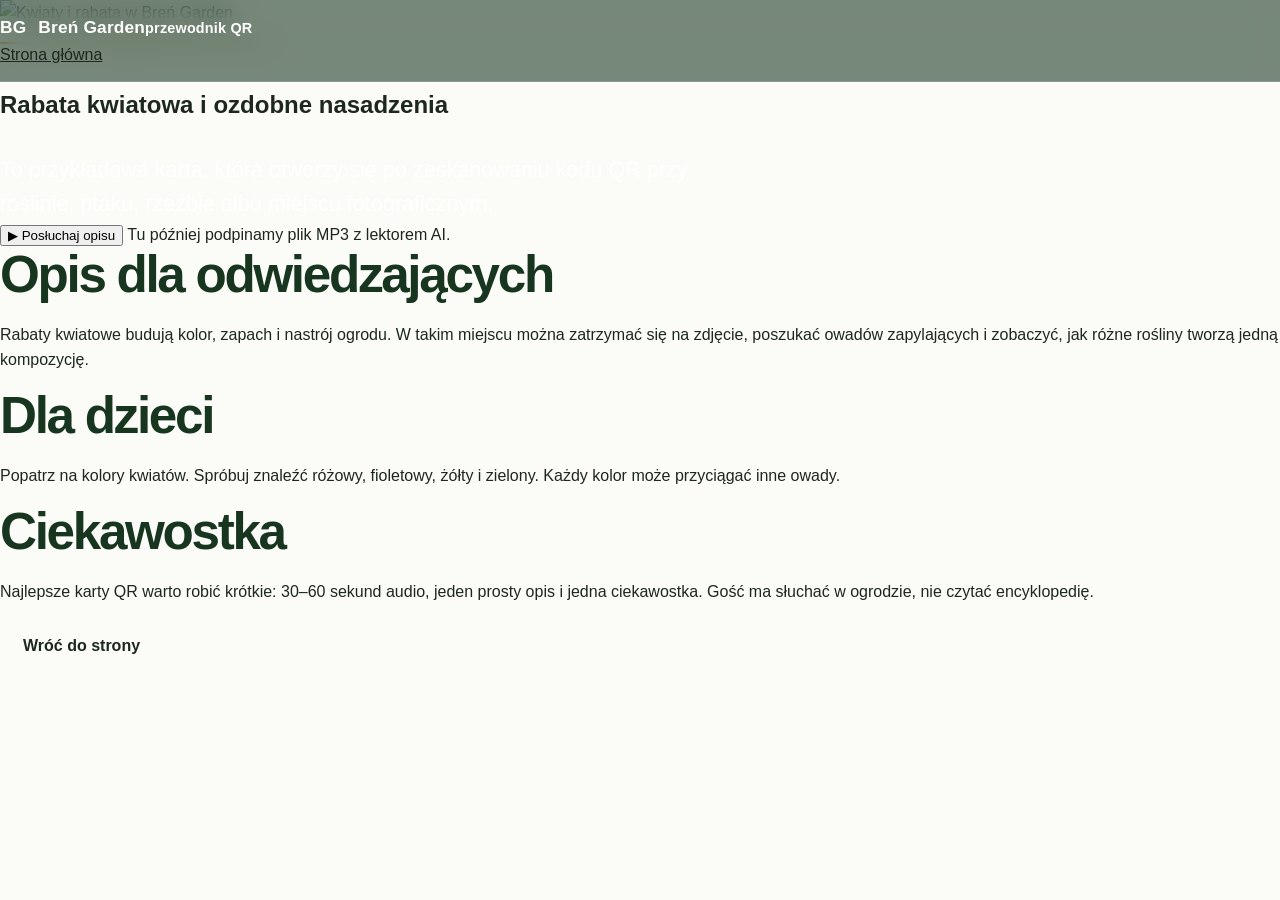
==== przewodnik-qr.html @ 9780434e "Add files via upload" ====
<!doctype html>
<html lang="pl">
<head>
  <meta charset="utf-8">
  <meta name="viewport" content="width=device-width, initial-scale=1">
  <title>Przewodnik QR — Breń Garden</title>
  <meta name="description" content="Przykład karty QR z opisem rośliny lub ptaka w Breń Garden.">
  <link rel="icon" href="assets/icons/leaf.svg" type="image/svg+xml">
  <link rel="stylesheet" href="css/style.css">
</head>
<body class="guide-body">
  <header class="site-header compact">
    <a class="brand" href="index.html"><span class="brand-mark">BG</span><span><strong>Breń Garden</strong><small>przewodnik QR</small></span></a>
    <nav class="main-nav always"><a href="index.html">Strona główna</a></nav>
  </header>
  <main class="guide-main wrap">
    <section class="guide-card">
      <img src="assets/img/kwiaty-rozowe.webp" alt="Kwiaty i rabata w Breń Garden">
      <div class="guide-content">
        <p class="section-kicker">Punkt demonstracyjny 07</p>
        <h1>Rabata kwiatowa i ozdobne nasadzenia</h1>
        <p class="lead">To przykładowa karta, która otworzy się po zeskanowaniu kodu QR przy roślinie, ptaku, rzeźbie albo miejscu fotograficznym.</p>
        <div class="audio-demo">
          <button type="button" data-fake-audio>▶ Posłuchaj opisu</button>
          <span>Tu później podpinamy plik MP3 z lektorem AI.</span>
        </div>
        <h2>Opis dla odwiedzających</h2>
        <p>Rabaty kwiatowe budują kolor, zapach i nastrój ogrodu. W takim miejscu można zatrzymać się na zdjęcie, poszukać owadów zapylających i zobaczyć, jak różne rośliny tworzą jedną kompozycję.</p>
        <h2>Dla dzieci</h2>
        <p>Popatrz na kolory kwiatów. Spróbuj znaleźć różowy, fioletowy, żółty i zielony. Każdy kolor może przyciągać inne owady.</p>
        <h2>Ciekawostka</h2>
        <p>Najlepsze karty QR warto robić krótkie: 30–60 sekund audio, jeden prosty opis i jedna ciekawostka. Gość ma słuchać w ogrodzie, nie czytać encyklopedię.</p>
        <a class="btn secondary" href="index.html#qr">Wróć do strony</a>
      </div>
    </section>
  </main>
  <script src="js/app.js"></script>
</body>
</html>
---- css/style.css ----
* {
  box-sizing: border-box;
}

:root {
  --green-900: #17351f;
  --green-800: #244d2f;
  --green-700: #35643a;
  --green-100: #eef6e9;
  --cream: #fff9ed;
  --gold: #c79d45;
  --brown: #7a5530;
  --text: #1d271f;
  --muted: #617164;
  --shadow: 0 22px 70px rgba(23, 53, 31, .18);
  --radius: 28px;
}

html {
  scroll-behavior: smooth;
}

body {
  margin: 0;
  font-family: Arial, Helvetica, sans-serif;
  color: var(--text);
  background: #fbfcf8;
  line-height: 1.6;
}

img {
  max-width: 100%;
  display: block;
}

a {
  color: inherit;
}

.container {
  width: min(1160px, calc(100% - 40px));
  margin-inline: auto;
}

.site-header {
  position: fixed;
  z-index: 50;
  top: 0;
  left: 0;
  right: 0;
  padding: 14px 0;
  background: rgba(23, 53, 31, .58);
  backdrop-filter: blur(14px);
  border-bottom: 1px solid rgba(255, 255, 255, .16);
}

.nav {
  display: flex;
  align-items: center;
  justify-content: space-between;
  gap: 22px;
}

.brand {
  display: inline-flex;
  align-items: center;
  gap: 12px;
  color: white;
  text-decoration: none;
  font-weight: 800;
  letter-spacing: .2px;
  font-size: 1.08rem;
}

.brand img {
  border-radius: 14px;
  box-shadow: 0 8px 20px rgba(0, 0, 0, .22);
}

.nav-links {
  display: flex;
  align-items: center;
  gap: 8px;
}

.nav-links a {
  color: rgba(255, 255, 255, .92);
  text-decoration: none;
  font-weight: 700;
  font-size: .95rem;
  padding: 10px 13px;
  border-radius: 999px;
}

.nav-links a:hover {
  background: rgba(255, 255, 255, .13);
}

.nav-links .nav-cta {
  background: var(--gold);
  color: #24180c;
}

.nav-toggle {
  display: none;
  border: 0;
  background: rgba(255,255,255,.13);
  color: white;
  border-radius: 12px;
  padding: 9px 12px;
  font-size: 1.3rem;
}

.hero {
  position: relative;
  min-height: 760px;
  display: grid;
  place-items: center;
  overflow: hidden;
  color: white;
}

.hero-bg {
  position: absolute;
  inset: 0;
  background-image: url("../assets/img/hero.webp");
  background-size: cover;
  background-position: center;
  transform: scale(1.02);
}

.hero-overlay {
  position: absolute;
  inset: 0;
  background:
    radial-gradient(circle at 72% 25%, rgba(199,157,69,.26), transparent 28%),
    linear-gradient(90deg, rgba(13,36,20,.88) 0%, rgba(13,36,20,.67) 44%, rgba(13,36,20,.25) 100%),
    linear-gradient(0deg, rgba(13,36,20,.55), rgba(13,36,20,.15));
}

.hero-content {
  position: relative;
  padding-top: 90px;
}

.eyebrow,
.section-kicker {
  display: inline-flex;
  align-items: center;
  gap: 8px;
  margin: 0 0 14px;
  color: var(--gold);
  font-weight: 900;
  text-transform: uppercase;
  letter-spacing: .14em;
  font-size: .78rem;
}

.eyebrow::before,
.section-kicker::before {
  content: "";
  width: 34px;
  height: 2px;
  border-radius: 99px;
  background: currentColor;
}

.hero h1 {
  max-width: 850px;
  margin: 0;
  font-size: clamp(2.8rem, 7vw, 6.8rem);
  line-height: .93;
  letter-spacing: -0.06em;
}

.lead {
  max-width: 760px;
  margin: 28px 0 0;
  color: rgba(255, 255, 255, .9);
  font-size: clamp(1.06rem, 2vw, 1.35rem);
}

.hero-actions,
.contact-actions {
  display: flex;
  flex-wrap: wrap;
  gap: 14px;
  margin-top: 32px;
}

.btn {
  display: inline-flex;
  align-items: center;
  justify-content: center;
  min-height: 50px;
  padding: 0 22px;
  border-radius: 999px;
  text-decoration: none;
  font-weight: 900;
  border: 1px solid transparent;
  transition: transform .18s ease, box-shadow .18s ease, background .18s ease;
}

.btn:hover {
  transform: translateY(-2px);
}

.btn-primary {
  background: var(--gold);
  color: #25180b;
  box-shadow: 0 14px 35px rgba(199, 157, 69, .28);
}

.btn-secondary {
  background: rgba(255, 255, 255, .14);
  color: white;
  border-color: rgba(255, 255, 255, .34);
}

.intro,
.offer,
.gallery,
.contact {
  padding: 88px 0;
}

.intro-grid {
  display: grid;
  grid-template-columns: minmax(0, 1fr) 340px;
  gap: 46px;
  align-items: start;
}

h2 {
  margin: 0 0 20px;
  font-size: clamp(2rem, 4vw, 3.4rem);
  line-height: 1.06;
  letter-spacing: -0.045em;
  color: var(--green-900);
}

p {
  margin: 0 0 16px;
}

.highlight-card,
.qr-card,
.contact-card {
  border-radius: var(--radius);
  background: white;
  box-shadow: var(--shadow);
}

.highlight-card {
  padding: 34px;
  border: 1px solid rgba(36,77,47,.12);
  background:
    linear-gradient(145deg, rgba(238,246,233,.98), rgba(255,249,237,.98));
}

.big-number {
  display: block;
  font-size: 5.8rem;
  line-height: .9;
  color: var(--green-800);
  font-weight: 900;
  letter-spacing: -.08em;
  margin-bottom: 18px;
}

.features {
  padding: 88px 0;
  background: var(--green-900);
  color: white;
}

.features h2 {
  color: white;
}

.feature-grid {
  display: grid;
  grid-template-columns: repeat(3, minmax(0, 1fr));
  gap: 18px;
  margin-top: 34px;
}

.feature-card {
  padding: 26px;
  border-radius: 24px;
  background: rgba(255,255,255,.08);
  border: 1px solid rgba(255,255,255,.12);
}

.feature-card span {
  font-size: 2.1rem;
}

.feature-card h3,
.offer-list h3,
.qr-card h3 {
  margin: 14px 0 8px;
  line-height: 1.1;
  font-size: 1.25rem;
}

.feature-card p {
  color: rgba(255,255,255,.78);
  margin-bottom: 0;
}

.offer-list {
  display: grid;
  grid-template-columns: repeat(4, minmax(0, 1fr));
  gap: 16px;
  margin-top: 30px;
}

.offer-list article {
  padding: 24px;
  border-radius: 24px;
  background: var(--cream);
  border: 1px solid rgba(122,85,48,.13);
}

.offer-list p {
  color: var(--muted);
  margin: 0;
}

.quote-section {
  padding: 40px 0;
}

.quote-box {
  border-radius: 36px;
  padding: clamp(32px, 5vw, 58px);
  background:
    linear-gradient(135deg, rgba(36,77,47,.94), rgba(53,100,58,.89)),
    url("../assets/img/gallery-01.webp") center/cover;
  color: white;
  box-shadow: var(--shadow);
}

.quote-box p {
  margin: 0;
  max-width: 900px;
  font-size: clamp(1.5rem, 3vw, 2.7rem);
  line-height: 1.15;
  letter-spacing: -.04em;
  font-weight: 900;
}

.section-lead {
  max-width: 720px;
  color: var(--muted);
}

.gallery-grid {
  display: grid;
  grid-template-columns: repeat(4, minmax(0, 1fr));
  gap: 16px;
  margin-top: 32px;
}

.gallery-card {
  margin: 0;
  overflow: hidden;
  border-radius: 24px;
  background: white;
  box-shadow: 0 16px 42px rgba(23, 53, 31, .12);
  border: 1px solid rgba(36,77,47,.09);
}

.gallery-card a {
  display: block;
  overflow: hidden;
}

.gallery-card img {
  width: 100%;
  height: 230px;
  object-fit: cover;
  transition: transform .35s ease;
}

.gallery-card:hover img {
  transform: scale(1.055);
}

.gallery-card figcaption {
  padding: 16px 16px 18px;
}

.gallery-card strong {
  display: block;
  color: var(--green-900);
  line-height: 1.2;
}

.gallery-card span {
  display: block;
  color: var(--muted);
  font-size: .92rem;
  margin-top: 7px;
}

.qr-section {
  padding: 88px 0;
  background: linear-gradient(180deg, var(--green-100), #fbfcf8);
}

.qr-grid {
  display: grid;
  grid-template-columns: minmax(0, 1fr) 360px;
  gap: 40px;
  align-items: center;
}

.qr-card {
  padding: 26px;
  text-align: center;
}

.fake-qr {
  width: 220px;
  height: 220px;
  margin: 0 auto 22px;
  display: grid;
  grid-template-columns: repeat(4, 1fr);
  gap: 10px;
  padding: 18px;
  background: #f7f7f2;
  border: 10px solid white;
  box-shadow: inset 0 0 0 2px rgba(23,53,31,.1);
}

.fake-qr span {
  background: var(--green-900);
  border-radius: 8px;
}

.fake-qr span:nth-child(3n) {
  background: var(--gold);
}

.fake-qr span:nth-child(5n) {
  opacity: .45;
}

.contact-card {
  padding: clamp(26px, 4vw, 44px);
  display: grid;
  grid-template-columns: minmax(0, 1fr) auto;
  gap: 30px;
  align-items: center;
  border: 1px solid rgba(36,77,47,.12);
}

.contact-card .btn-secondary {
  color: var(--green-900);
  border-color: rgba(36,77,47,.25);
  background: white;
}

.muted {
  color: var(--muted);
}

.footer {
  background: var(--green-900);
  color: rgba(255,255,255,.82);
  padding: 28px 0;
}

.footer-inner {
  display: flex;
  align-items: center;
  justify-content: space-between;
  gap: 18px;
}

.footer p {
  margin: 0;
}

.footer a {
  color: white;
  font-weight: 800;
  text-decoration: none;
}

.lightbox {
  position: fixed;
  z-index: 200;
  inset: 0;
  display: grid;
  place-items: center;
  padding: 24px;
  background: rgba(9, 22, 12, .92);
}

.lightbox[hidden] {
  display: none;
}

.lightbox img {
  max-height: 86vh;
  max-width: min(1100px, 94vw);
  border-radius: 18px;
  box-shadow: 0 28px 90px rgba(0,0,0,.45);
}

.lightbox-close {
  position: fixed;
  top: 18px;
  right: 18px;
  width: 48px;
  height: 48px;
  border: 0;
  border-radius: 50%;
  font-size: 2rem;
  line-height: 1;
  background: white;
  color: var(--green-900);
  cursor: pointer;
}

@media (max-width: 960px) {
  .hero {
    min-height: 720px;
  }

  .nav-toggle {
    display: inline-flex;
  }

  .nav-links {
    position: absolute;
    top: 72px;
    left: 20px;
    right: 20px;
    display: none;
    flex-direction: column;
    align-items: stretch;
    padding: 14px;
    border-radius: 20px;
    background: rgba(23, 53, 31, .96);
    box-shadow: var(--shadow);
  }

  .nav-links.is-open {
    display: flex;
  }

  .nav-links a {
    border-radius: 14px;
  }

  .intro-grid,
  .qr-grid,
  .contact-card {
    grid-template-columns: 1fr;
  }

  .feature-grid,
  .offer-list,
  .gallery-grid {
    grid-template-columns: repeat(2, minmax(0, 1fr));
  }

  .contact-actions {
    margin-top: 0;
  }
}

@media (max-width: 620px) {
  .container {
    width: min(100% - 28px, 1160px);
  }

  .hero {
    min-height: 700px;
  }

  .hero h1 {
    font-size: 3.25rem;
  }

  .intro,
  .offer,
  .gallery,
  .contact,
  .features,
  .qr-section {
    padding: 62px 0;
  }

  .feature-grid,
  .offer-list,
  .gallery-grid {
    grid-template-columns: 1fr;
  }

  .gallery-card img {
    height: 260px;
  }

  .footer-inner {
    flex-direction: column;
    align-items: flex-start;
  }
}
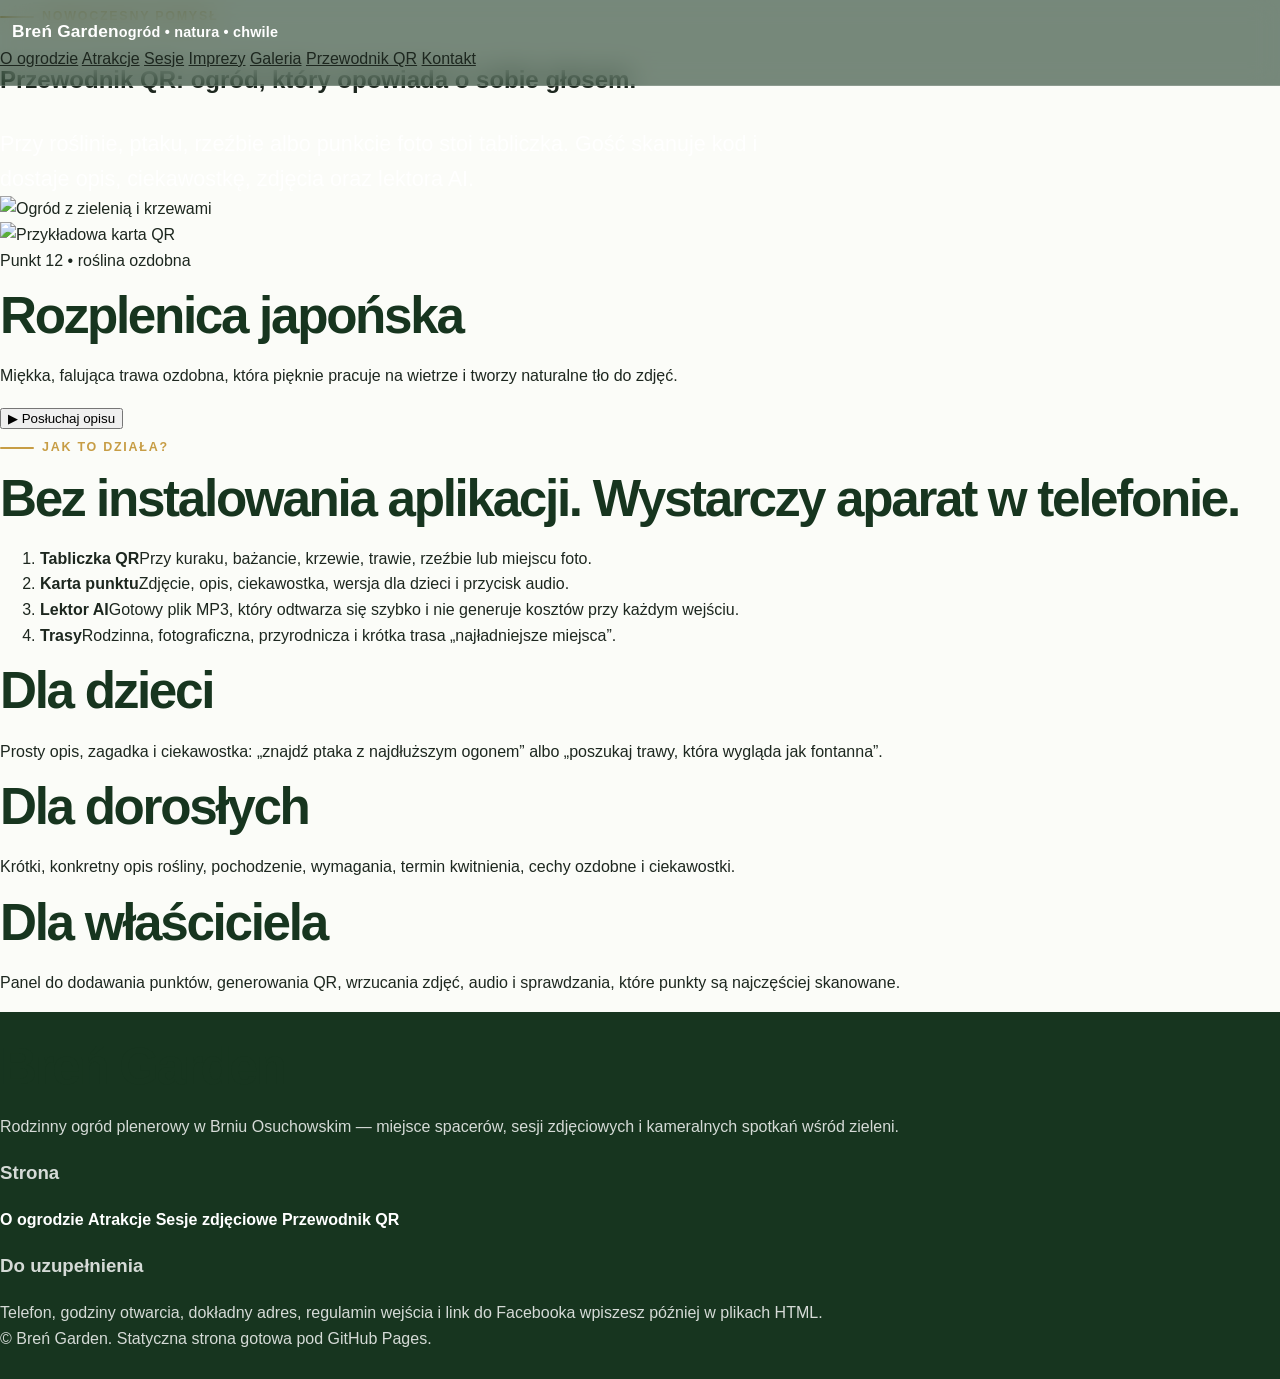
==== commit 37aaf174: "Add files via upload" ====
--- a/przewodnik-qr.html
+++ b/przewodnik-qr.html
@@ -4,36 +4,96 @@
   <meta charset="utf-8">
   <meta name="viewport" content="width=device-width, initial-scale=1">
   <title>Przewodnik QR — Breń Garden</title>
-  <meta name="description" content="Przykład karty QR z opisem rośliny lub ptaka w Breń Garden.">
-  <link rel="icon" href="assets/icons/leaf.svg" type="image/svg+xml">
-  <link rel="stylesheet" href="css/style.css">
+  <meta name="description" content="Pomysł na aplikację PWA i przewodnik QR po Breń Garden: opisy roślin, ptaków, ciekawostki i lektor AI.">
+  <meta property="og:title" content="Przewodnik QR — Breń Garden">
+  <meta property="og:description" content="Pomysł na aplikację PWA i przewodnik QR po Breń Garden: opisy roślin, ptaków, ciekawostki i lektor AI.">
+  <meta property="og:image" content="./assets/img/tipi-ogrod.jpg">
+  <link rel="icon" href="./assets/icons/logo.svg" type="image/svg+xml">
+  <link rel="stylesheet" href="./css/style.css">
 </head>
-<body class="guide-body">
-  <header class="site-header compact">
-    <a class="brand" href="index.html"><span class="brand-mark">BG</span><span><strong>Breń Garden</strong><small>przewodnik QR</small></span></a>
-    <nav class="main-nav always"><a href="index.html">Strona główna</a></nav>
-  </header>
-  <main class="guide-main wrap">
-    <section class="guide-card">
-      <img src="assets/img/kwiaty-rozowe.webp" alt="Kwiaty i rabata w Breń Garden">
-      <div class="guide-content">
-        <p class="section-kicker">Punkt demonstracyjny 07</p>
-        <h1>Rabata kwiatowa i ozdobne nasadzenia</h1>
-        <p class="lead">To przykładowa karta, która otworzy się po zeskanowaniu kodu QR przy roślinie, ptaku, rzeźbie albo miejscu fotograficznym.</p>
-        <div class="audio-demo">
-          <button type="button" data-fake-audio>▶ Posłuchaj opisu</button>
-          <span>Tu później podpinamy plik MP3 z lektorem AI.</span>
-        </div>
-        <h2>Opis dla odwiedzających</h2>
-        <p>Rabaty kwiatowe budują kolor, zapach i nastrój ogrodu. W takim miejscu można zatrzymać się na zdjęcie, poszukać owadów zapylających i zobaczyć, jak różne rośliny tworzą jedną kompozycję.</p>
-        <h2>Dla dzieci</h2>
-        <p>Popatrz na kolory kwiatów. Spróbuj znaleźć różowy, fioletowy, żółty i zielony. Każdy kolor może przyciągać inne owady.</p>
-        <h2>Ciekawostka</h2>
-        <p>Najlepsze karty QR warto robić krótkie: 30–60 sekund audio, jeden prosty opis i jedna ciekawostka. Gość ma słuchać w ogrodzie, nie czytać encyklopedię.</p>
-        <a class="btn secondary" href="index.html#qr">Wróć do strony</a>
-      </div>
-    </section>
-  </main>
-  <script src="js/app.js"></script>
+<body>
+
+<header class="site-header" data-header>
+  <a class="brand" href="./index.html" aria-label="Breń Garden - strona główna">
+    <img src="./assets/icons/logo.svg" alt="" class="brand__mark">
+    <span><strong>Breń Garden</strong><small>ogród • natura • chwile</small></span>
+  </a>
+  <button class="nav-toggle" data-nav-toggle aria-label="Otwórz menu" aria-expanded="false"><span></span><span></span><span></span></button>
+  <nav class="main-nav" data-nav>
+    <a href="./ogrod.html">O ogrodzie</a>
+    <a href="./atrakcje.html">Atrakcje</a>
+    <a href="./sesje.html">Sesje</a>
+    <a href="./imprezy.html">Imprezy</a>
+    <a href="./galeria.html">Galeria</a>
+    <a href="./przewodnik-qr.html">Przewodnik QR</a>
+    <a class="nav-cta" href="./kontakt.html">Kontakt</a>
+  </nav>
+</header>
+
+<main>
+
+<section class="page-hero">
+  <div>
+    <p class="eyebrow">nowoczesny pomysł</p>
+    <h1>Przewodnik QR: ogród, który opowiada o sobie głosem.</h1>
+    <p class="lead">Przy roślinie, ptaku, rzeźbie albo punkcie foto stoi tabliczka. Gość skanuje kod i dostaje opis, ciekawostkę, zdjęcia oraz lektora AI.</p>
+  </div>
+  <img src="./assets/img/zielony-ogrod.jpg" alt="Ogród z zielenią i krzewami">
+</section>
+
+<section class="section qr-demo">
+  <div class="phone reveal">
+    <div class="phone__top"></div>
+    <div class="phone__screen">
+      <img src="./assets/img/kwiaty-alejka-thumb.jpg" alt="Przykładowa karta QR">
+      <p class="tag">Punkt 12 • roślina ozdobna</p>
+      <h2>Rozplenica japońska</h2>
+      <p>Miękka, falująca trawa ozdobna, która pięknie pracuje na wietrze i tworzy naturalne tło do zdjęć.</p>
+      <button class="audio-btn">▶ Posłuchaj opisu</button>
+    </div>
+  </div>
+  <div class="qr-copy reveal">
+    <p class="eyebrow">jak to działa?</p>
+    <h2>Bez instalowania aplikacji. Wystarczy aparat w telefonie.</h2>
+    <ol class="steps">
+      <li><strong>Tabliczka QR</strong><span>Przy kuraku, bażancie, krzewie, trawie, rzeźbie lub miejscu foto.</span></li>
+      <li><strong>Karta punktu</strong><span>Zdjęcie, opis, ciekawostka, wersja dla dzieci i przycisk audio.</span></li>
+      <li><strong>Lektor AI</strong><span>Gotowy plik MP3, który odtwarza się szybko i nie generuje kosztów przy każdym wejściu.</span></li>
+      <li><strong>Trasy</strong><span>Rodzinna, fotograficzna, przyrodnicza i krótka trasa „najładniejsze miejsca”.</span></li>
+    </ol>
+  </div>
+</section>
+
+<section class="section cards cards--three">
+  <article class="info-card reveal"><h2>Dla dzieci</h2><p>Prosty opis, zagadka i ciekawostka: „znajdź ptaka z najdłuższym ogonem” albo „poszukaj trawy, która wygląda jak fontanna”.</p></article>
+  <article class="info-card reveal"><h2>Dla dorosłych</h2><p>Krótki, konkretny opis rośliny, pochodzenie, wymagania, termin kwitnienia, cechy ozdobne i ciekawostki.</p></article>
+  <article class="info-card reveal"><h2>Dla właściciela</h2><p>Panel do dodawania punktów, generowania QR, wrzucania zdjęć, audio i sprawdzania, które punkty są najczęściej skanowane.</p></article>
+</section>
+
+</main>
+
+<footer class="footer">
+  <div class="footer__inner">
+    <div>
+      <img src="./assets/icons/logo.svg" alt="" class="footer__logo">
+      <h2>Breń Garden</h2>
+      <p>Rodzinny ogród plenerowy w Brniu Osuchowskim — miejsce spacerów, sesji zdjęciowych i kameralnych spotkań wśród zieleni.</p>
+    </div>
+    <div>
+      <h3>Strona</h3>
+      <a href="./ogrod.html">O ogrodzie</a>
+      <a href="./atrakcje.html">Atrakcje</a>
+      <a href="./sesje.html">Sesje zdjęciowe</a>
+      <a href="./przewodnik-qr.html">Przewodnik QR</a>
+    </div>
+    <div>
+      <h3>Do uzupełnienia</h3>
+      <p>Telefon, godziny otwarcia, dokładny adres, regulamin wejścia i link do Facebooka wpiszesz później w plikach HTML.</p>
+    </div>
+  </div>
+  <div class="footer__bottom">© Breń Garden. Statyczna strona gotowa pod GitHub Pages.</div>
+</footer>
+
+<script src="./js/app.js"></script>
 </body>
-</html>
+</html>
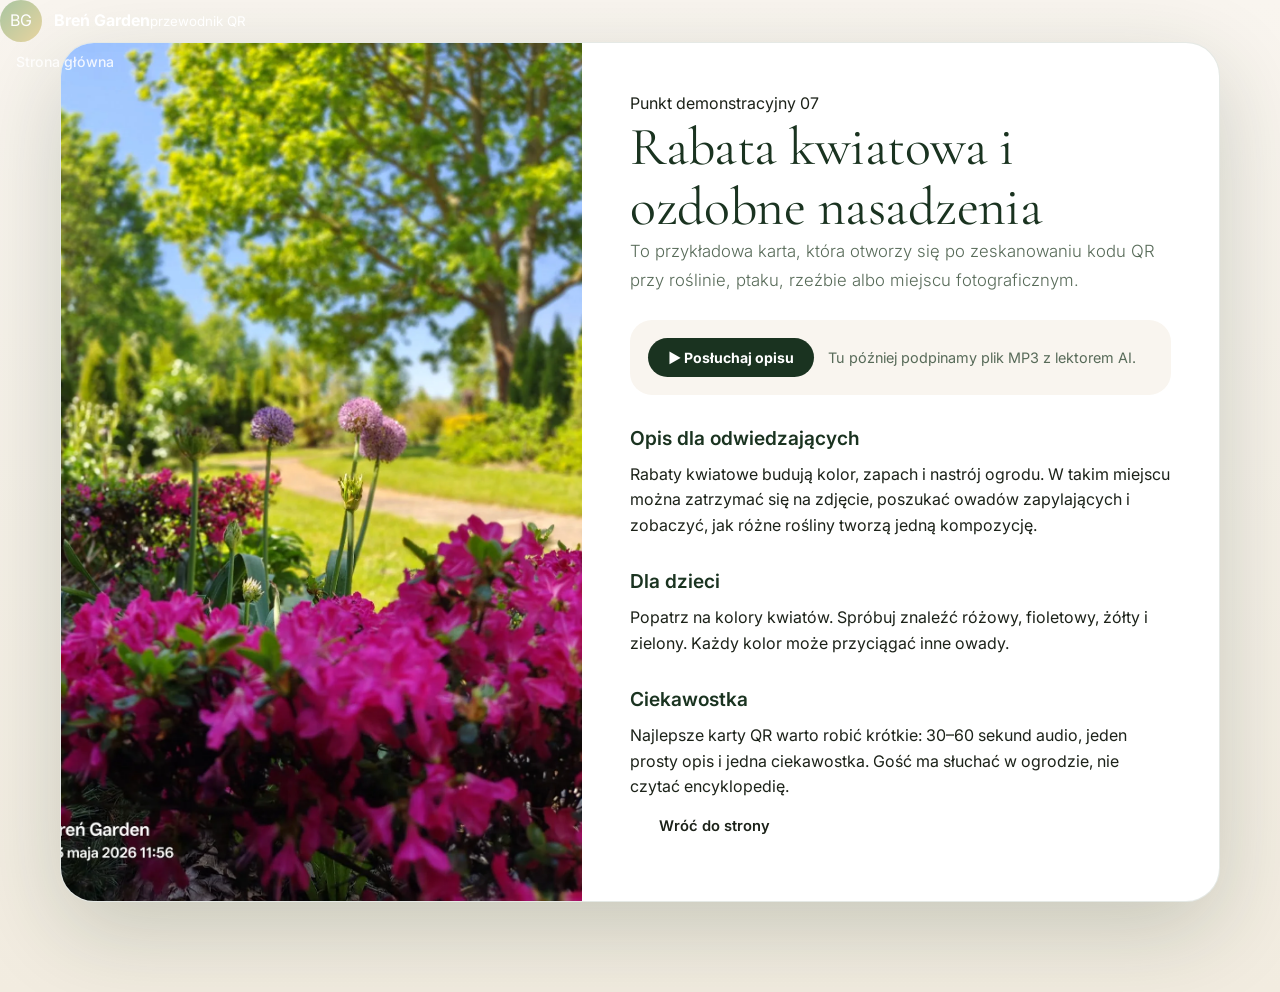
==== commit f77ad5b5: "Add files via upload" ====
--- a/przewodnik-qr.html
+++ b/przewodnik-qr.html
@@ -4,96 +4,41 @@
   <meta charset="utf-8">
   <meta name="viewport" content="width=device-width, initial-scale=1">
   <title>Przewodnik QR — Breń Garden</title>
-  <meta name="description" content="Pomysł na aplikację PWA i przewodnik QR po Breń Garden: opisy roślin, ptaków, ciekawostki i lektor AI.">
-  <meta property="og:title" content="Przewodnik QR — Breń Garden">
-  <meta property="og:description" content="Pomysł na aplikację PWA i przewodnik QR po Breń Garden: opisy roślin, ptaków, ciekawostki i lektor AI.">
-  <meta property="og:image" content="./assets/img/tipi-ogrod.jpg">
-  <link rel="icon" href="./assets/icons/logo.svg" type="image/svg+xml">
-  <link rel="stylesheet" href="./css/style.css">
+  <meta name="description" content="Przykład karty QR z opisem rośliny lub ptaka w Breń Garden.">
+  <meta name="theme-color" content="#1a3320">
+  <link rel="canonical" href="https://bren-garden.github.io/przewodnik-qr.html">
+  <link rel="icon" href="assets/icons/leaf.svg" type="image/svg+xml">
+  <link rel="preconnect" href="https://fonts.googleapis.com">
+  <link rel="preconnect" href="https://fonts.gstatic.com" crossorigin>
+  <link href="https://fonts.googleapis.com/css2?family=Cormorant+Garamond:ital,wght@0,300;0,400;0,500;0,600;1,300;1,400&family=Inter:wght@300;400;500;600;700&display=swap" rel="stylesheet">
+  <link rel="stylesheet" href="css/style.css">
 </head>
-<body>
-
-<header class="site-header" data-header>
-  <a class="brand" href="./index.html" aria-label="Breń Garden - strona główna">
-    <img src="./assets/icons/logo.svg" alt="" class="brand__mark">
-    <span><strong>Breń Garden</strong><small>ogród • natura • chwile</small></span>
-  </a>
-  <button class="nav-toggle" data-nav-toggle aria-label="Otwórz menu" aria-expanded="false"><span></span><span></span><span></span></button>
-  <nav class="main-nav" data-nav>
-    <a href="./ogrod.html">O ogrodzie</a>
-    <a href="./atrakcje.html">Atrakcje</a>
-    <a href="./sesje.html">Sesje</a>
-    <a href="./imprezy.html">Imprezy</a>
-    <a href="./galeria.html">Galeria</a>
-    <a href="./przewodnik-qr.html">Przewodnik QR</a>
-    <a class="nav-cta" href="./kontakt.html">Kontakt</a>
-  </nav>
-</header>
-
-<main>
-
-<section class="page-hero">
-  <div>
-    <p class="eyebrow">nowoczesny pomysł</p>
-    <h1>Przewodnik QR: ogród, który opowiada o sobie głosem.</h1>
-    <p class="lead">Przy roślinie, ptaku, rzeźbie albo punkcie foto stoi tabliczka. Gość skanuje kod i dostaje opis, ciekawostkę, zdjęcia oraz lektora AI.</p>
-  </div>
-  <img src="./assets/img/zielony-ogrod.jpg" alt="Ogród z zielenią i krzewami">
-</section>
-
-<section class="section qr-demo">
-  <div class="phone reveal">
-    <div class="phone__top"></div>
-    <div class="phone__screen">
-      <img src="./assets/img/kwiaty-alejka-thumb.jpg" alt="Przykładowa karta QR">
-      <p class="tag">Punkt 12 • roślina ozdobna</p>
-      <h2>Rozplenica japońska</h2>
-      <p>Miękka, falująca trawa ozdobna, która pięknie pracuje na wietrze i tworzy naturalne tło do zdjęć.</p>
-      <button class="audio-btn">▶ Posłuchaj opisu</button>
-    </div>
-  </div>
-  <div class="qr-copy reveal">
-    <p class="eyebrow">jak to działa?</p>
-    <h2>Bez instalowania aplikacji. Wystarczy aparat w telefonie.</h2>
-    <ol class="steps">
-      <li><strong>Tabliczka QR</strong><span>Przy kuraku, bażancie, krzewie, trawie, rzeźbie lub miejscu foto.</span></li>
-      <li><strong>Karta punktu</strong><span>Zdjęcie, opis, ciekawostka, wersja dla dzieci i przycisk audio.</span></li>
-      <li><strong>Lektor AI</strong><span>Gotowy plik MP3, który odtwarza się szybko i nie generuje kosztów przy każdym wejściu.</span></li>
-      <li><strong>Trasy</strong><span>Rodzinna, fotograficzna, przyrodnicza i krótka trasa „najładniejsze miejsca”.</span></li>
-    </ol>
-  </div>
-</section>
-
-<section class="section cards cards--three">
-  <article class="info-card reveal"><h2>Dla dzieci</h2><p>Prosty opis, zagadka i ciekawostka: „znajdź ptaka z najdłuższym ogonem” albo „poszukaj trawy, która wygląda jak fontanna”.</p></article>
-  <article class="info-card reveal"><h2>Dla dorosłych</h2><p>Krótki, konkretny opis rośliny, pochodzenie, wymagania, termin kwitnienia, cechy ozdobne i ciekawostki.</p></article>
-  <article class="info-card reveal"><h2>Dla właściciela</h2><p>Panel do dodawania punktów, generowania QR, wrzucania zdjęć, audio i sprawdzania, które punkty są najczęściej skanowane.</p></article>
-</section>
-
-</main>
-
-<footer class="footer">
-  <div class="footer__inner">
-    <div>
-      <img src="./assets/icons/logo.svg" alt="" class="footer__logo">
-      <h2>Breń Garden</h2>
-      <p>Rodzinny ogród plenerowy w Brniu Osuchowskim — miejsce spacerów, sesji zdjęciowych i kameralnych spotkań wśród zieleni.</p>
-    </div>
-    <div>
-      <h3>Strona</h3>
-      <a href="./ogrod.html">O ogrodzie</a>
-      <a href="./atrakcje.html">Atrakcje</a>
-      <a href="./sesje.html">Sesje zdjęciowe</a>
-      <a href="./przewodnik-qr.html">Przewodnik QR</a>
-    </div>
-    <div>
-      <h3>Do uzupełnienia</h3>
-      <p>Telefon, godziny otwarcia, dokładny adres, regulamin wejścia i link do Facebooka wpiszesz później w plikach HTML.</p>
-    </div>
-  </div>
-  <div class="footer__bottom">© Breń Garden. Statyczna strona gotowa pod GitHub Pages.</div>
-</footer>
-
-<script src="./js/app.js"></script>
+<body class="guide-body">
+  <header class="site-header compact">
+    <a class="brand" href="index.html"><span class="brand-mark">BG</span><span><strong>Breń Garden</strong><small>przewodnik QR</small></span></a>
+    <nav class="main-nav always"><a href="index.html">Strona główna</a></nav>
+  </header>
+  <main class="guide-main wrap">
+    <section class="guide-card">
+      <img src="assets/img/kwiaty-rozowe.webp" width="1425" height="1900" alt="Kwiaty i rabata w Breń Garden" decoding="async">
+      <div class="guide-content">
+        <p class="section-kicker">Punkt demonstracyjny 07</p>
+        <h1>Rabata kwiatowa i ozdobne nasadzenia</h1>
+        <p class="lead">To przykładowa karta, która otworzy się po zeskanowaniu kodu QR przy roślinie, ptaku, rzeźbie albo miejscu fotograficznym.</p>
+        <div class="audio-demo">
+          <button type="button" data-fake-audio>▶ Posłuchaj opisu</button>
+          <span>Tu później podpinamy plik MP3 z lektorem AI.</span>
+        </div>
+        <h2>Opis dla odwiedzających</h2>
+        <p>Rabaty kwiatowe budują kolor, zapach i nastrój ogrodu. W takim miejscu można zatrzymać się na zdjęcie, poszukać owadów zapylających i zobaczyć, jak różne rośliny tworzą jedną kompozycję.</p>
+        <h2>Dla dzieci</h2>
+        <p>Popatrz na kolory kwiatów. Spróbuj znaleźć różowy, fioletowy, żółty i zielony. Każdy kolor może przyciągać inne owady.</p>
+        <h2>Ciekawostka</h2>
+        <p>Najlepsze karty QR warto robić krótkie: 30–60 sekund audio, jeden prosty opis i jedna ciekawostka. Gość ma słuchać w ogrodzie, nie czytać encyklopedię.</p>
+        <a class="btn secondary" href="index.html#qr">Wróć do strony</a>
+      </div>
+    </section>
+  </main>
+  <script src="js/app.js"></script>
 </body>
-</html>+</html>
--- a/css/style.css
+++ b/css/style.css
@@ -1,613 +1,987 @@
-* {
-  box-sizing: border-box;
-}
+/* ─── Breń Garden · Premium Redesign ─────────────────────────────────── */
 
 :root {
-  --green-900: #17351f;
-  --green-800: #244d2f;
-  --green-700: #35643a;
-  --green-100: #eef6e9;
-  --cream: #fff9ed;
-  --gold: #c79d45;
-  --brown: #7a5530;
-  --text: #1d271f;
-  --muted: #617164;
-  --shadow: 0 22px 70px rgba(23, 53, 31, .18);
-  --radius: 28px;
-}
-
-html {
-  scroll-behavior: smooth;
-}
+  /* Palette */
+  --moss:       #2d4a2f;
+  --forest:     #1a3320;
+  --sage:       #6b8c6d;
+  --sage-light: #a8c5a0;
+  --fern:       #4e7a51;
+  --cream:      #f9f5ef;
+  --cream-warm: #f2ece0;
+  --ivory:      #fefcf8;
+  --gold:       #9b7414;
+  --gold-pale:  #e8d4a0;
+  --ink:        #1c2219;
+  --muted:      #586b59;
+  --line:       rgba(45,74,47,.12);
+  --shadow-sm:  0 4px 20px rgba(26,51,32,.08);
+  --shadow-md:  0 12px 48px rgba(26,51,32,.14);
+  --shadow-lg:  0 28px 90px rgba(26,51,32,.20);
+  --radius-sm:  12px;
+  --radius-md:  24px;
+  --radius-lg:  40px;
+  --radius-xl:  60px;
+}
+
+/* ─── Reset ──────────────────────────────────────────────────────────── */
+*, *::before, *::after { box-sizing: border-box; margin: 0; padding: 0; }
+html { scroll-behavior: smooth; -webkit-text-size-adjust: 100%; }
 
 body {
-  margin: 0;
-  font-family: Arial, Helvetica, sans-serif;
-  color: var(--text);
-  background: #fbfcf8;
+  font-family: 'Inter', ui-sans-serif, system-ui, sans-serif;
+  background: var(--ivory);
+  color: var(--ink);
   line-height: 1.6;
-}
-
-img {
-  max-width: 100%;
-  display: block;
-}
-
-a {
-  color: inherit;
-}
-
-.container {
+  overflow-x: hidden;
+}
+
+a { color: inherit; text-decoration: none; }
+img { max-width: 100%; display: block; }
+ul { list-style: none; }
+button { font-family: inherit; }
+
+:focus-visible {
+  outline: 3px solid var(--gold);
+  outline-offset: 3px;
+}
+
+@media (prefers-reduced-motion: reduce) {
+  *, *::before, *::after {
+    scroll-behavior: auto !important;
+    animation-duration: .01ms !important;
+    animation-iteration-count: 1 !important;
+    transition-duration: .01ms !important;
+  }
+}
+
+/* ─── Layout ─────────────────────────────────────────────────────────── */
+.wrap { width: min(1160px, calc(100% - 40px)); margin-inline: auto; }
+.wrap-narrow { width: min(820px, calc(100% - 40px)); margin-inline: auto; }
+
+/* ─── Typography ─────────────────────────────────────────────────────── */
+.display {
+  font-family: 'Cormorant Garamond', Georgia, serif;
+  font-weight: 300;
+  letter-spacing: -.02em;
+  line-height: 1.12;
+  color: var(--forest);
+}
+h1.display { font-size: clamp(2.45rem, 5.8vw, 4.8rem); }
+h2.display { font-size: clamp(1.85rem, 3.8vw, 3.05rem); }
+h3.display { font-size: clamp(1.35rem, 2.4vw, 2rem); }
+
+.eyebrow {
+  font-size: .92rem;
+  font-weight: 600;
+  letter-spacing: .02em;
+  text-transform: none;
+  color: var(--gold);
+}
+
+.lead {
+  font-size: clamp(1.05rem, 2vw, 1.25rem);
+  line-height: 1.7;
+  color: var(--muted);
+  font-weight: 300;
+}
+
+/* ─── Buttons ────────────────────────────────────────────────────────── */
+.btn {
+  display: inline-flex;
+  align-items: center;
+  gap: 10px;
+  border-radius: 999px;
+  padding: 14px 28px;
+  font-size: .92rem;
+  font-weight: 600;
+  letter-spacing: .03em;
+  border: 1.5px solid transparent;
+  cursor: pointer;
+  transition: all .22s ease;
+}
+.btn:hover { transform: translateY(-2px); }
+
+.btn-primary {
+  background: var(--forest);
+  color: #fff;
+  box-shadow: 0 8px 32px rgba(26,51,32,.28);
+}
+.btn-primary:hover { background: var(--moss); box-shadow: 0 14px 40px rgba(26,51,32,.36); }
+
+.btn-outline {
+  background: transparent;
+  border-color: rgba(255,255,255,.5);
+  color: #fff;
+  backdrop-filter: blur(8px);
+}
+.btn-outline:hover { background: rgba(255,255,255,.12); border-color: rgba(255,255,255,.8); }
+
+.btn-ghost {
+  background: transparent;
+  border-color: var(--moss);
+  color: var(--forest);
+}
+.btn-ghost:hover { background: var(--forest); color: #fff; }
+
+.btn-gold {
+  background: var(--gold);
+  color: var(--forest);
+  border-color: var(--gold);
+  box-shadow: 0 8px 28px rgba(201,168,76,.30);
+}
+.btn-gold:hover { background: #b89540; box-shadow: 0 14px 36px rgba(201,168,76,.40); }
+
+/* ─── Header ─────────────────────────────────────────────────────────── */
+.site-header {
+  position: fixed;
+  top: 0; left: 0; right: 0;
+  z-index: 100;
+  padding: 0;
+  transition: all .3s ease;
+}
+
+.header-inner {
   width: min(1160px, calc(100% - 40px));
   margin-inline: auto;
-}
-
-.site-header {
-  position: fixed;
-  z-index: 50;
-  top: 0;
-  left: 0;
-  right: 0;
-  padding: 14px 0;
-  background: rgba(23, 53, 31, .58);
-  backdrop-filter: blur(14px);
-  border-bottom: 1px solid rgba(255, 255, 255, .16);
-}
-
-.nav {
+  margin-top: 18px;
   display: flex;
   align-items: center;
   justify-content: space-between;
-  gap: 22px;
+  padding: 12px 20px;
+  background: rgba(26,51,32,.0);
+  border: 1px solid rgba(255,255,255,.0);
+  border-radius: 999px;
+  transition: all .3s ease;
+}
+
+.site-header.scrolled .header-inner {
+  background: rgba(26,51,32,.94);
+  border-color: rgba(255,255,255,.1);
+  backdrop-filter: blur(24px);
+  box-shadow: 0 8px 40px rgba(0,0,0,.2);
+  margin-top: 12px;
 }
 
 .brand {
-  display: inline-flex;
+  display: flex;
   align-items: center;
   gap: 12px;
-  color: white;
-  text-decoration: none;
-  font-weight: 800;
-  letter-spacing: .2px;
-  font-size: 1.08rem;
-}
-
-.brand img {
-  border-radius: 14px;
-  box-shadow: 0 8px 20px rgba(0, 0, 0, .22);
-}
-
-.nav-links {
-  display: flex;
-  align-items: center;
-  gap: 8px;
-}
-
-.nav-links a {
-  color: rgba(255, 255, 255, .92);
-  text-decoration: none;
+  color: #fff;
+}
+
+.brand-mark {
+  width: 42px;
+  height: 42px;
+  border-radius: 50%;
+  background: linear-gradient(135deg, var(--sage-light), var(--gold-pale));
+  display: flex;
+  align-items: center;
+  justify-content: center;
+  flex-shrink: 0;
+}
+.brand-mark svg { width: 22px; height: 22px; fill: var(--forest); }
+
+.brand-name { font-family: 'Cormorant Garamond', serif; font-size: 1.3rem; font-weight: 500; letter-spacing: .04em; }
+.brand-sub { font-size: .72rem; font-weight: 400; opacity: .72; letter-spacing: .02em; text-transform: none; margin-top: 1px; }
+
+.main-nav {
+  display: flex;
+  align-items: center;
+  gap: 2px;
+}
+.main-nav a {
+  padding: 9px 16px;
+  border-radius: 999px;
+  font-size: .88rem;
+  font-weight: 500;
+  color: rgba(255,255,255,.85);
+  letter-spacing: .02em;
+  transition: .2s;
+}
+.main-nav a:hover { background: rgba(255,255,255,.12); color: #fff; }
+.main-nav .nav-cta {
+  background: var(--gold);
+  color: var(--forest);
   font-weight: 700;
-  font-size: .95rem;
-  padding: 10px 13px;
-  border-radius: 999px;
-}
-
-.nav-links a:hover {
-  background: rgba(255, 255, 255, .13);
-}
-
-.nav-links .nav-cta {
-  background: var(--gold);
-  color: #24180c;
-}
+  margin-left: 8px;
+}
+.main-nav .nav-cta:hover { background: #b89540; color: var(--forest); }
 
 .nav-toggle {
   display: none;
-  border: 0;
-  background: rgba(255,255,255,.13);
-  color: white;
-  border-radius: 12px;
-  padding: 9px 12px;
-  font-size: 1.3rem;
-}
-
+  background: rgba(255,255,255,.15);
+  border: 1px solid rgba(255,255,255,.25);
+  color: #fff;
+  width: 42px; height: 42px;
+  border-radius: 999px;
+  font-size: 1.2rem;
+  cursor: pointer;
+  align-items: center;
+  justify-content: center;
+}
+
+/* ─── Hero ───────────────────────────────────────────────────────────── */
 .hero {
   position: relative;
-  min-height: 760px;
+  min-height: 100svh;
   display: grid;
-  place-items: center;
+  align-items: end;
   overflow: hidden;
-  color: white;
 }
 
 .hero-bg {
   position: absolute;
   inset: 0;
-  background-image: url("../assets/img/hero.webp");
-  background-size: cover;
-  background-position: center;
-  transform: scale(1.02);
-}
-
-.hero-overlay {
+  width: 100%; height: 100%;
+  object-fit: cover;
+  object-position: center 30%;
+  scale: 1.04;
+  transition: scale 8s ease;
+}
+.hero.loaded .hero-bg { scale: 1; }
+
+.hero-gradient {
+  position: absolute; inset: 0;
+  background:
+    linear-gradient(175deg, rgba(0,0,0,.05) 0%, transparent 30%),
+    linear-gradient(0deg, rgba(14,30,16,.88) 0%, rgba(14,30,16,.5) 40%, rgba(14,30,16,.1) 70%, transparent 100%),
+    linear-gradient(90deg, rgba(14,30,16,.6) 0%, rgba(14,30,16,.1) 60%, transparent 100%);
+}
+
+.hero-content {
+  position: relative;
+  z-index: 2;
+  padding: 0 0 110px;
+  color: #fff;
+}
+
+.hero-content .eyebrow { color: var(--gold-pale); margin-bottom: 20px; }
+.hero-content h1 { margin-bottom: 24px; color: #fff; text-shadow: 0 2px 40px rgba(0,0,0,.3); }
+.hero-content .lead { color: rgba(255,255,255,.82); max-width: 660px; margin-bottom: 40px; }
+
+.hero-actions { display: flex; gap: 14px; flex-wrap: wrap; }
+
+/* Floating info card */
+.hero-badges {
+  position: absolute;
+  right: 0;
+  bottom: 100px;
+  z-index: 3;
+  display: flex;
+  flex-direction: column;
+  gap: 10px;
+  max-width: 220px;
+}
+.hero-badge {
+  background: rgba(255,255,255,.92);
+  backdrop-filter: blur(16px);
+  border-radius: 16px;
+  padding: 14px 18px;
+  display: flex;
+  align-items: center;
+  gap: 12px;
+  box-shadow: var(--shadow-md);
+  animation: fadeUp .5s ease both;
+}
+.hero-badge:nth-child(2) { animation-delay: .15s; }
+.hero-badge:nth-child(3) { animation-delay: .30s; }
+.badge-icon { font-size: 1.5rem; flex-shrink: 0; }
+.badge-label { font-size: .78rem; font-weight: 700; color: var(--ink); line-height: 1.3; }
+.badge-sub { font-size: .7rem; color: var(--muted); margin-top: 2px; }
+
+@keyframes fadeUp {
+  from { opacity: 0; transform: translateY(16px); }
+  to   { opacity: 1; transform: translateY(0); }
+}
+
+/* Scroll indicator */
+.scroll-hint {
+  position: absolute;
+  bottom: 36px;
+  left: 50%;
+  transform: translateX(-50%);
+  z-index: 3;
+  display: flex;
+  flex-direction: column;
+  align-items: center;
+  gap: 6px;
+  color: rgba(255,255,255,.5);
+  font-size: .78rem;
+  letter-spacing: .02em;
+  text-transform: none;
+  animation: bounce 2.5s ease infinite;
+}
+.scroll-hint::after {
+  content: '';
+  display: block;
+  width: 1px;
+  height: 36px;
+  background: linear-gradient(rgba(255,255,255,.5), transparent);
+}
+@keyframes bounce {
+  0%, 100% { transform: translateX(-50%) translateY(0); }
+  50%       { transform: translateX(-50%) translateY(6px); }
+}
+
+/* ─── Section: About ─────────────────────────────────────────────────── */
+.section-about {
+  padding: 120px 0;
+  background: var(--ivory);
+}
+
+.about-grid {
+  display: grid;
+  grid-template-columns: 1fr 1fr;
+  gap: 80px;
+  align-items: center;
+}
+
+.about-text { }
+.about-text .eyebrow { margin-bottom: 20px; }
+.about-text h2 { margin-bottom: 28px; }
+.about-text p { color: var(--muted); margin-bottom: 18px; font-size: 1.05rem; line-height: 1.8; }
+.about-text p:last-of-type { margin-bottom: 36px; }
+
+.about-image-stack {
+  position: relative;
+  height: 600px;
+}
+.about-img-main, .about-img-accent {
+  position: absolute;
+  border-radius: var(--radius-lg);
+  overflow: hidden;
+  box-shadow: var(--shadow-lg);
+}
+.about-img-main {
+  top: 0; left: 0; right: 60px; bottom: 60px;
+}
+.about-img-main img { width: 100%; height: 100%; object-fit: cover; }
+
+.about-img-accent {
+  bottom: 0; right: 0;
+  width: 55%;
+  aspect-ratio: 4/3;
+  border: 4px solid var(--ivory);
+}
+.about-img-accent img { width: 100%; height: 100%; object-fit: cover; }
+
+.about-stat-strip {
+  display: grid;
+  grid-template-columns: repeat(3, 1fr);
+  gap: 1px;
+  background: var(--line);
+  border: 1px solid var(--line);
+  border-radius: var(--radius-md);
+  overflow: hidden;
+  margin-top: 48px;
+}
+.stat-item {
+  background: var(--ivory);
+  padding: 28px 24px;
+  text-align: center;
+}
+.stat-num {
+  font-family: 'Cormorant Garamond', serif;
+  font-size: 2.8rem;
+  font-weight: 300;
+  color: var(--forest);
+  line-height: 1;
+  display: block;
+  margin-bottom: 6px;
+}
+.stat-label { font-size: .82rem; color: var(--muted); font-weight: 500; letter-spacing: .01em; text-transform: none; }
+
+/* ─── Section: Experience (dark) ─────────────────────────────────────── */
+.section-experience {
+  background: var(--forest);
+  color: #fff;
+  padding: 120px 0;
+  position: relative;
+  overflow: hidden;
+}
+
+.section-experience::before {
+  content: '';
+  position: absolute;
+  top: -200px; right: -200px;
+  width: 600px; height: 600px;
+  border-radius: 50%;
+  background: radial-gradient(circle, rgba(201,168,76,.08) 0%, transparent 70%);
+  pointer-events: none;
+}
+
+.exp-header {
+  display: grid;
+  grid-template-columns: 1fr 1fr;
+  gap: 60px;
+  align-items: end;
+  margin-bottom: 72px;
+}
+.exp-header .eyebrow { color: var(--gold-pale); }
+.exp-header h2 { color: #fff; }
+.exp-header p { color: rgba(255,255,255,.64); font-size: 1.05rem; line-height: 1.75; }
+
+.exp-cards {
+  display: grid;
+  grid-template-columns: repeat(3, 1fr);
+  gap: 20px;
+}
+
+.exp-card {
+  border: 1px solid rgba(255,255,255,.1);
+  border-radius: var(--radius-md);
+  padding: 36px 30px;
+  position: relative;
+  overflow: hidden;
+  transition: .3s ease;
+  background: rgba(255,255,255,.04);
+}
+.exp-card:hover {
+  background: rgba(255,255,255,.08);
+  border-color: rgba(255,255,255,.2);
+  transform: translateY(-4px);
+  box-shadow: 0 24px 60px rgba(0,0,0,.3);
+}
+.exp-card::before {
+  content: '';
+  position: absolute;
+  top: 0; left: 0; right: 0;
+  height: 2px;
+  background: linear-gradient(90deg, var(--gold), transparent);
+  opacity: 0;
+  transition: .3s;
+}
+.exp-card:hover::before { opacity: 1; }
+
+.exp-icon {
+  font-size: 2.4rem;
+  margin-bottom: 24px;
+  display: block;
+}
+.exp-card h3 {
+  font-family: 'Cormorant Garamond', serif;
+  font-size: 1.6rem;
+  font-weight: 400;
+  color: #fff;
+  margin-bottom: 14px;
+  line-height: 1.2;
+}
+.exp-card p { color: rgba(255,255,255,.66); font-size: .96rem; line-height: 1.75; }
+
+/* ─── Section: Gallery ───────────────────────────────────────────────── */
+.section-gallery {
+  padding: 120px 0;
+  background: var(--cream);
+}
+
+.gallery-header {
+  display: flex;
+  justify-content: space-between;
+  align-items: flex-end;
+  margin-bottom: 52px;
+}
+.gallery-header div:first-child { max-width: 520px; }
+.gallery-header .eyebrow { margin-bottom: 16px; }
+.gallery-header h2 { margin-bottom: 0; }
+.gallery-header p { color: var(--muted); font-size: .96rem; max-width: 300px; text-align: right; }
+
+.gallery-grid {
+  display: grid;
+  grid-template-columns: repeat(12, 1fr);
+  grid-template-rows: repeat(2, 280px);
+  gap: 14px;
+}
+
+/* Mosaic layout */
+.g-item { grid-column: span 3; }
+.g-item:nth-child(1) { grid-column: span 5; grid-row: span 2; }
+.g-item:nth-child(4) { grid-column: span 4; }
+.g-item:nth-child(5) { grid-column: span 5; }
+.g-item:nth-child(6) { grid-column: span 4; }
+.g-item:nth-child(7) { grid-column: span 3; }
+.g-item:nth-child(8) { grid-column: span 5; }
+
+.gallery-item {
+  width: 100%; height: 100%;
+  border-radius: var(--radius-md);
+  overflow: hidden;
+  cursor: pointer;
+  position: relative;
+  border: 0;
+  background: var(--forest);
+  display: block;
+  box-shadow: var(--shadow-sm);
+}
+.gallery-item img {
+  width: 100%; height: 100%;
+  object-fit: cover;
+  transition: transform .5s ease;
+}
+.gallery-item:hover img { transform: scale(1.06); }
+
+.gallery-item-overlay {
   position: absolute;
   inset: 0;
-  background:
-    radial-gradient(circle at 72% 25%, rgba(199,157,69,.26), transparent 28%),
-    linear-gradient(90deg, rgba(13,36,20,.88) 0%, rgba(13,36,20,.67) 44%, rgba(13,36,20,.25) 100%),
-    linear-gradient(0deg, rgba(13,36,20,.55), rgba(13,36,20,.15));
-}
-
-.hero-content {
+  background: linear-gradient(180deg, transparent 50%, rgba(14,30,16,.8) 100%);
+  opacity: 0;
+  transition: .3s;
+  display: flex;
+  align-items: flex-end;
+  padding: 20px;
+}
+.gallery-item:hover .gallery-item-overlay { opacity: 1; }
+.gallery-item-overlay span {
+  color: #fff;
+  font-size: .88rem;
+  font-weight: 500;
+}
+
+/* ─── Section: Offer / Pricing ───────────────────────────────────────── */
+.section-offer {
+  padding: 120px 0;
+  background: var(--ivory);
+}
+
+.offer-header {
+  text-align: center;
+  max-width: 680px;
+  margin: 0 auto 72px;
+}
+.offer-header .eyebrow { margin-bottom: 16px; }
+.offer-header h2 { margin-bottom: 20px; }
+.offer-header p { color: var(--muted); }
+
+.pricing-cards {
+  display: grid;
+  grid-template-columns: repeat(3, 1fr);
+  gap: 24px;
+}
+
+.pricing-card {
+  border: 1px solid var(--line);
+  border-radius: var(--radius-lg);
+  padding: 48px 36px;
+  background: #fff;
+  transition: .3s ease;
+  box-shadow: var(--shadow-sm);
+}
+.pricing-card:hover {
+  box-shadow: var(--shadow-md);
+  transform: translateY(-6px);
+}
+.pricing-card.featured {
+  background: var(--forest);
+  color: #fff;
+  border-color: transparent;
+  box-shadow: var(--shadow-lg);
   position: relative;
-  padding-top: 90px;
-}
-
-.eyebrow,
-.section-kicker {
-  display: inline-flex;
-  align-items: center;
-  gap: 8px;
-  margin: 0 0 14px;
-  color: var(--gold);
-  font-weight: 900;
-  text-transform: uppercase;
-  letter-spacing: .14em;
+}
+.pricing-card.featured::before {
+  content: 'Popularne';
+  position: absolute;
+  top: -14px; left: 50%; transform: translateX(-50%);
+  background: var(--gold);
+  color: var(--forest);
   font-size: .78rem;
-}
-
-.eyebrow::before,
-.section-kicker::before {
-  content: "";
-  width: 34px;
-  height: 2px;
-  border-radius: 99px;
-  background: currentColor;
-}
-
-.hero h1 {
-  max-width: 850px;
-  margin: 0;
-  font-size: clamp(2.8rem, 7vw, 6.8rem);
-  line-height: .93;
-  letter-spacing: -0.06em;
-}
-
-.lead {
-  max-width: 760px;
-  margin: 28px 0 0;
-  color: rgba(255, 255, 255, .9);
-  font-size: clamp(1.06rem, 2vw, 1.35rem);
-}
-
-.hero-actions,
-.contact-actions {
-  display: flex;
-  flex-wrap: wrap;
+  font-weight: 700;
+  letter-spacing: .01em;
+  text-transform: none;
+  padding: 6px 18px;
+  border-radius: 999px;
+}
+
+.card-icon {
+  width: 56px; height: 56px;
+  border-radius: 16px;
+  background: var(--cream-warm);
+  display: flex;
+  align-items: center;
+  justify-content: center;
+  font-size: 1.7rem;
+  margin-bottom: 28px;
+}
+.pricing-card.featured .card-icon { background: rgba(255,255,255,.12); }
+
+.pricing-card h3 {
+  font-family: 'Cormorant Garamond', serif;
+  font-size: 1.8rem;
+  font-weight: 400;
+  margin-bottom: 12px;
+  color: var(--forest);
+}
+.pricing-card.featured h3 { color: #fff; }
+
+.pricing-card > p {
+  font-size: .96rem;
+  color: var(--muted);
+  margin-bottom: 28px;
+  line-height: 1.7;
+}
+.pricing-card.featured > p { color: rgba(255,255,255,.7); }
+
+.pricing-features {
+  display: flex;
+  flex-direction: column;
+  gap: 10px;
+  margin-bottom: 36px;
+}
+.pricing-features li {
+  display: flex;
+  align-items: center;
+  gap: 10px;
+  font-size: .9rem;
+  color: var(--ink);
+}
+.pricing-card.featured .pricing-features li { color: rgba(255,255,255,.85); }
+.pricing-features li::before {
+  content: '';
+  width: 6px; height: 6px;
+  border-radius: 50%;
+  background: var(--sage);
+  flex-shrink: 0;
+}
+.pricing-card.featured .pricing-features li::before { background: var(--gold); }
+
+.pricing-card .btn { width: 100%; justify-content: center; }
+.pricing-card:not(.featured) .btn { background: var(--cream-warm); color: var(--forest); border-color: var(--line); }
+.pricing-card:not(.featured) .btn:hover { background: var(--forest); color: #fff; }
+
+.offer-note {
+  text-align: center;
+  margin-top: 40px;
+  color: var(--muted);
+  font-size: .9rem;
+}
+
+/* ─── Section: QR Guide (botanical) ─────────────────────────────────── */
+.section-qr {
+  padding: 120px 0;
+  background: var(--cream);
+}
+
+.qr-inner {
+  display: grid;
+  grid-template-columns: 1fr .8fr;
+  gap: 80px;
+  align-items: center;
+}
+
+.qr-content .eyebrow { margin-bottom: 20px; }
+.qr-content h2 { margin-bottom: 24px; }
+.qr-content p { color: var(--muted); font-size: 1.05rem; line-height: 1.8; margin-bottom: 18px; }
+.qr-content .btn { margin-top: 12px; }
+
+.qr-visual {
+  position: relative;
+}
+
+.phone-wrap {
+  background: #0e1f12;
+  border-radius: 44px;
+  padding: 14px;
+  box-shadow: var(--shadow-lg), 0 0 0 1px rgba(255,255,255,.06);
+  max-width: 300px;
+  margin-inline: auto;
+}
+.phone-notch {
+  width: 70px; height: 8px;
+  background: #1a2e1d;
+  border-radius: 999px;
+  margin: 0 auto 12px;
+}
+.phone-wrap img {
+  border-radius: 30px;
+  height: 300px;
+  width: 100%;
+  object-fit: cover;
+}
+.phone-info {
+  background: #fff;
+  border-radius: 22px;
+  padding: 18px 20px;
+  margin-top: 10px;
+}
+.phone-info small {
+  font-size: .78rem;
+  font-weight: 700;
+  letter-spacing: .01em;
+  text-transform: none;
+  color: var(--muted);
+  display: block;
+  margin-bottom: 4px;
+}
+.phone-info strong {
+  display: block;
+  color: var(--forest);
+  font-family: 'Cormorant Garamond', serif;
+  font-size: 1.3rem;
+  font-weight: 500;
+  margin-bottom: 10px;
+}
+.phone-play {
+  display: flex;
+  align-items: center;
+  gap: 10px;
+  background: var(--cream-warm);
+  border: 0;
+  border-radius: 999px;
+  padding: 9px 16px;
+  font-size: .82rem;
+  font-weight: 600;
+  color: var(--forest);
+  cursor: pointer;
+}
+
+/* Floating decoration */
+.qr-leaf {
+  position: absolute;
+  top: -30px; left: -40px;
+  width: 100px; height: 100px;
+  opacity: .12;
+}
+
+/* ─── Section: Contact ───────────────────────────────────────────────── */
+.section-contact {
+  padding: 120px 0;
+  background: var(--forest);
+  color: #fff;
+  position: relative;
+  overflow: hidden;
+}
+.section-contact::before {
+  content: '';
+  position: absolute;
+  bottom: -200px; left: -200px;
+  width: 600px; height: 600px;
+  border-radius: 50%;
+  background: radial-gradient(circle, rgba(201,168,76,.07) 0%, transparent 70%);
+}
+
+.contact-inner {
+  display: grid;
+  grid-template-columns: 1fr .7fr;
+  gap: 80px;
+  align-items: start;
+}
+
+.contact-text .eyebrow { color: var(--gold-pale); margin-bottom: 20px; }
+.contact-text h2 { color: #fff; margin-bottom: 24px; }
+.contact-text p { color: rgba(255,255,255,.68); font-size: 1.05rem; line-height: 1.8; margin-bottom: 40px; }
+
+.contact-card {
+  background: rgba(255,255,255,.07);
+  border: 1px solid rgba(255,255,255,.12);
+  border-radius: var(--radius-lg);
+  padding: 40px 36px;
+  backdrop-filter: blur(8px);
+}
+.contact-card h3 {
+  font-family: 'Cormorant Garamond', serif;
+  font-size: 1.6rem;
+  font-weight: 400;
+  color: #fff;
+  margin-bottom: 24px;
+}
+.contact-row {
+  display: flex;
+  align-items: flex-start;
   gap: 14px;
-  margin-top: 32px;
-}
-
-.btn {
-  display: inline-flex;
+  padding: 16px 0;
+  border-bottom: 1px solid rgba(255,255,255,.08);
+}
+.contact-row:last-of-type { border-bottom: 0; margin-bottom: 28px; }
+.contact-row-icon {
+  width: 36px; height: 36px;
+  border-radius: 10px;
+  background: rgba(255,255,255,.08);
+  display: flex;
   align-items: center;
   justify-content: center;
-  min-height: 50px;
-  padding: 0 22px;
-  border-radius: 999px;
-  text-decoration: none;
-  font-weight: 900;
-  border: 1px solid transparent;
-  transition: transform .18s ease, box-shadow .18s ease, background .18s ease;
-}
-
-.btn:hover {
-  transform: translateY(-2px);
-}
-
-.btn-primary {
-  background: var(--gold);
-  color: #25180b;
-  box-shadow: 0 14px 35px rgba(199, 157, 69, .28);
-}
-
-.btn-secondary {
-  background: rgba(255, 255, 255, .14);
-  color: white;
-  border-color: rgba(255, 255, 255, .34);
-}
-
-.intro,
-.offer,
-.gallery,
-.contact {
-  padding: 88px 0;
-}
-
-.intro-grid {
+  font-size: 1rem;
+  flex-shrink: 0;
+  margin-top: 2px;
+}
+.contact-row-label { font-size: .82rem; font-weight: 600; letter-spacing: .01em; text-transform: none; color: var(--gold-pale); margin-bottom: 3px; }
+.contact-row-value { font-size: .97rem; color: rgba(255,255,255,.85); }
+
+/* ─── Footer ─────────────────────────────────────────────────────────── */
+.site-footer {
+  background: var(--ink);
+  color: rgba(255,255,255,.55);
+  padding: 60px 0 40px;
+}
+.footer-grid {
   display: grid;
-  grid-template-columns: minmax(0, 1fr) 340px;
-  gap: 46px;
-  align-items: start;
-}
-
-h2 {
-  margin: 0 0 20px;
-  font-size: clamp(2rem, 4vw, 3.4rem);
-  line-height: 1.06;
-  letter-spacing: -0.045em;
-  color: var(--green-900);
-}
-
-p {
-  margin: 0 0 16px;
-}
-
-.highlight-card,
-.qr-card,
-.contact-card {
-  border-radius: var(--radius);
-  background: white;
-  box-shadow: var(--shadow);
-}
-
-.highlight-card {
-  padding: 34px;
-  border: 1px solid rgba(36,77,47,.12);
-  background:
-    linear-gradient(145deg, rgba(238,246,233,.98), rgba(255,249,237,.98));
-}
-
-.big-number {
-  display: block;
-  font-size: 5.8rem;
-  line-height: .9;
-  color: var(--green-800);
-  font-weight: 900;
-  letter-spacing: -.08em;
-  margin-bottom: 18px;
-}
-
-.features {
-  padding: 88px 0;
-  background: var(--green-900);
-  color: white;
-}
-
-.features h2 {
-  color: white;
-}
-
-.feature-grid {
-  display: grid;
-  grid-template-columns: repeat(3, minmax(0, 1fr));
-  gap: 18px;
-  margin-top: 34px;
-}
-
-.feature-card {
-  padding: 26px;
-  border-radius: 24px;
-  background: rgba(255,255,255,.08);
-  border: 1px solid rgba(255,255,255,.12);
-}
-
-.feature-card span {
-  font-size: 2.1rem;
-}
-
-.feature-card h3,
-.offer-list h3,
-.qr-card h3 {
-  margin: 14px 0 8px;
-  line-height: 1.1;
-  font-size: 1.25rem;
-}
-
-.feature-card p {
-  color: rgba(255,255,255,.78);
-  margin-bottom: 0;
-}
-
-.offer-list {
-  display: grid;
-  grid-template-columns: repeat(4, minmax(0, 1fr));
-  gap: 16px;
-  margin-top: 30px;
-}
-
-.offer-list article {
-  padding: 24px;
-  border-radius: 24px;
-  background: var(--cream);
-  border: 1px solid rgba(122,85,48,.13);
-}
-
-.offer-list p {
-  color: var(--muted);
-  margin: 0;
-}
-
-.quote-section {
-  padding: 40px 0;
-}
-
-.quote-box {
-  border-radius: 36px;
-  padding: clamp(32px, 5vw, 58px);
-  background:
-    linear-gradient(135deg, rgba(36,77,47,.94), rgba(53,100,58,.89)),
-    url("../assets/img/gallery-01.webp") center/cover;
-  color: white;
-  box-shadow: var(--shadow);
-}
-
-.quote-box p {
-  margin: 0;
-  max-width: 900px;
-  font-size: clamp(1.5rem, 3vw, 2.7rem);
-  line-height: 1.15;
-  letter-spacing: -.04em;
-  font-weight: 900;
-}
-
-.section-lead {
-  max-width: 720px;
-  color: var(--muted);
-}
-
-.gallery-grid {
-  display: grid;
-  grid-template-columns: repeat(4, minmax(0, 1fr));
-  gap: 16px;
-  margin-top: 32px;
-}
-
-.gallery-card {
-  margin: 0;
-  overflow: hidden;
-  border-radius: 24px;
-  background: white;
-  box-shadow: 0 16px 42px rgba(23, 53, 31, .12);
-  border: 1px solid rgba(36,77,47,.09);
-}
-
-.gallery-card a {
-  display: block;
-  overflow: hidden;
-}
-
-.gallery-card img {
+  grid-template-columns: 1.5fr 1fr 1fr;
+  gap: 48px;
+  margin-bottom: 48px;
+}
+.footer-brand .brand-name { color: #fff; font-size: 1.4rem; font-family: 'Cormorant Garamond', serif; margin-bottom: 10px; }
+.footer-brand p { font-size: .88rem; line-height: 1.7; }
+.footer-col h4 { color: rgba(255,255,255,.8); font-size: .86rem; font-weight: 700; letter-spacing: .01em; text-transform: none; margin-bottom: 16px; }
+.footer-col a { display: block; font-size: .9rem; padding: 5px 0; transition: color .2s; }
+.footer-col a:hover { color: #fff; }
+.footer-bottom {
+  padding-top: 28px;
+  border-top: 1px solid rgba(255,255,255,.06);
+  display: flex;
+  justify-content: space-between;
+  align-items: center;
+  font-size: .82rem;
+}
+.footer-bottom a { opacity: .7; }
+.footer-bottom a:hover { opacity: 1; }
+
+/* ─── Lightbox ───────────────────────────────────────────────────────── */
+.lightbox {
+  border: 0;
+  border-radius: var(--radius-lg);
+  padding: 0;
+  background: #0a1710;
+  color: #fff;
+  box-shadow: 0 40px 160px rgba(0,0,0,.6);
+  max-width: min(1000px, 94vw);
   width: 100%;
-  height: 230px;
-  object-fit: cover;
-  transition: transform .35s ease;
-}
-
-.gallery-card:hover img {
-  transform: scale(1.055);
-}
-
-.gallery-card figcaption {
-  padding: 16px 16px 18px;
-}
-
-.gallery-card strong {
-  display: block;
-  color: var(--green-900);
-  line-height: 1.2;
-}
-
-.gallery-card span {
-  display: block;
-  color: var(--muted);
-  font-size: .92rem;
-  margin-top: 7px;
-}
-
-.qr-section {
-  padding: 88px 0;
-  background: linear-gradient(180deg, var(--green-100), #fbfcf8);
-}
-
-.qr-grid {
-  display: grid;
-  grid-template-columns: minmax(0, 1fr) 360px;
-  gap: 40px;
-  align-items: center;
-}
-
-.qr-card {
-  padding: 26px;
-  text-align: center;
-}
-
-.fake-qr {
-  width: 220px;
-  height: 220px;
-  margin: 0 auto 22px;
-  display: grid;
-  grid-template-columns: repeat(4, 1fr);
-  gap: 10px;
-  padding: 18px;
-  background: #f7f7f2;
-  border: 10px solid white;
-  box-shadow: inset 0 0 0 2px rgba(23,53,31,.1);
-}
-
-.fake-qr span {
-  background: var(--green-900);
-  border-radius: 8px;
-}
-
-.fake-qr span:nth-child(3n) {
-  background: var(--gold);
-}
-
-.fake-qr span:nth-child(5n) {
-  opacity: .45;
-}
-
-.contact-card {
-  padding: clamp(26px, 4vw, 44px);
-  display: grid;
-  grid-template-columns: minmax(0, 1fr) auto;
-  gap: 30px;
-  align-items: center;
-  border: 1px solid rgba(36,77,47,.12);
-}
-
-.contact-card .btn-secondary {
-  color: var(--green-900);
-  border-color: rgba(36,77,47,.25);
-  background: white;
-}
-
-.muted {
-  color: var(--muted);
-}
-
-.footer {
-  background: var(--green-900);
-  color: rgba(255,255,255,.82);
-  padding: 28px 0;
-}
-
-.footer-inner {
-  display: flex;
-  align-items: center;
-  justify-content: space-between;
-  gap: 18px;
-}
-
-.footer p {
-  margin: 0;
-}
-
-.footer a {
-  color: white;
-  font-weight: 800;
-  text-decoration: none;
-}
-
-.lightbox {
-  position: fixed;
-  z-index: 200;
-  inset: 0;
-  display: grid;
-  place-items: center;
-  padding: 24px;
-  background: rgba(9, 22, 12, .92);
-}
-
-.lightbox[hidden] {
-  display: none;
-}
-
-.lightbox img {
-  max-height: 86vh;
-  max-width: min(1100px, 94vw);
-  border-radius: 18px;
-  box-shadow: 0 28px 90px rgba(0,0,0,.45);
-}
-
-.lightbox-close {
-  position: fixed;
-  top: 18px;
-  right: 18px;
-  width: 48px;
-  height: 48px;
+}
+.lightbox::backdrop { background: rgba(5,12,8,.82); backdrop-filter: blur(6px); }
+.lightbox img { max-height: 78vh; width: 100%; object-fit: contain; border-radius: 24px 24px 0 0; display: block; }
+.lightbox p { padding: 14px 24px; margin: 0; font-size: .92rem; opacity: .75; }
+.lightbox [data-close] {
+  position: absolute; right: 14px; top: 14px;
+  background: rgba(255,255,255,.88);
+  color: var(--ink);
   border: 0;
+  width: 40px; height: 40px;
   border-radius: 50%;
-  font-size: 2rem;
+  font-size: 1.5rem;
+  cursor: pointer;
+  display: flex; align-items: center; justify-content: center;
   line-height: 1;
-  background: white;
-  color: var(--green-900);
-  cursor: pointer;
-}
-
-@media (max-width: 960px) {
-  .hero {
-    min-height: 720px;
+}
+
+/* ─── Guide page ─────────────────────────────────────────────────────── */
+.guide-body { background: linear-gradient(180deg, var(--cream), var(--cream-warm)); }
+.guide-main { padding: 42px 0 90px; }
+.guide-card {
+  display: grid; grid-template-columns: .9fr 1.1fr; gap: 0;
+  background: #fff; border-radius: 34px; overflow: hidden;
+  box-shadow: var(--shadow-lg); border: 1px solid var(--line);
+}
+.guide-card > img { height: 100%; min-height: 640px; width: 100%; object-fit: cover; }
+.guide-content { padding: 48px; }
+.guide-content h1 { font-family: 'Cormorant Garamond', serif; font-size: clamp(2.1rem, 4.2vw, 3.4rem); font-weight: 400; color: var(--forest); letter-spacing: -.01em; line-height: 1.12; }
+.guide-content h2 { font-size: 1.2rem; margin: 28px 0 8px; color: var(--forest); font-weight: 600; }
+.guide-content .lead { color: var(--muted); font-size: 1.05rem; line-height: 1.75; }
+.audio-demo {
+  display: flex; align-items: center; gap: 14px; flex-wrap: wrap;
+  background: var(--cream); border-radius: 22px; padding: 18px; margin: 24px 0;
+}
+.audio-demo span { color: var(--muted); font-size: .9rem; }
+.audio-demo button, .phone-play {
+  border: 0; border-radius: 999px; padding: 11px 20px;
+  background: var(--forest); color: #fff; font-weight: 700; cursor: pointer;
+  font-size: .88rem;
+}
+
+/* ─── Responsive ─────────────────────────────────────────────────────── */
+@media (max-width: 1024px) {
+  .about-grid,
+  .exp-header,
+  .qr-inner,
+  .contact-inner {
+    grid-template-columns: 1fr;
+    gap: 52px;
   }
-
-  .nav-toggle {
-    display: inline-flex;
+  .about-image-stack { height: 420px; }
+  .exp-cards { grid-template-columns: 1fr 1fr; }
+  .pricing-cards { grid-template-columns: 1fr 1fr; }
+  .gallery-header { flex-direction: column; align-items: flex-start; gap: 12px; }
+  .gallery-header p { text-align: left; }
+  .gallery-grid {
+    grid-template-columns: repeat(2, 1fr);
+    grid-template-rows: auto;
   }
-
-  .nav-links {
+  .g-item, .g-item:nth-child(1), .g-item:nth-child(4),
+  .g-item:nth-child(5), .g-item:nth-child(6),
+  .g-item:nth-child(7), .g-item:nth-child(8) {
+    grid-column: span 1;
+    grid-row: span 1;
+    height: 240px;
+  }
+  .footer-grid { grid-template-columns: 1fr 1fr; }
+  .guide-card { grid-template-columns: 1fr; }
+  .guide-card > img { min-height: 300px; }
+}
+
+@media (max-width: 760px) {
+  .nav-toggle { display: flex; }
+  .main-nav {
     position: absolute;
-    top: 72px;
-    left: 20px;
-    right: 20px;
-    display: none;
+    top: 78px; left: 0; right: 0;
+    background: rgba(26,51,32,.97);
+    border-radius: 24px;
+    padding: 12px;
     flex-direction: column;
     align-items: stretch;
-    padding: 14px;
-    border-radius: 20px;
-    background: rgba(23, 53, 31, .96);
-    box-shadow: var(--shadow);
+    display: none;
+    box-shadow: 0 24px 60px rgba(0,0,0,.3);
   }
-
-  .nav-links.is-open {
-    display: flex;
-  }
-
-  .nav-links a {
-    border-radius: 14px;
-  }
-
-  .intro-grid,
-  .qr-grid,
-  .contact-card {
-    grid-template-columns: 1fr;
-  }
-
-  .feature-grid,
-  .offer-list,
-  .gallery-grid {
-    grid-template-columns: repeat(2, minmax(0, 1fr));
-  }
-
-  .contact-actions {
-    margin-top: 0;
-  }
-}
-
-@media (max-width: 620px) {
-  .container {
-    width: min(100% - 28px, 1160px);
-  }
-
-  .hero {
-    min-height: 700px;
-  }
-
-  .hero h1 {
-    font-size: 3.25rem;
-  }
-
-  .intro,
-  .offer,
-  .gallery,
-  .contact,
-  .features,
-  .qr-section {
-    padding: 62px 0;
-  }
-
-  .feature-grid,
-  .offer-list,
-  .gallery-grid {
-    grid-template-columns: 1fr;
-  }
-
-  .gallery-card img {
-    height: 260px;
-  }
-
-  .footer-inner {
-    flex-direction: column;
-    align-items: flex-start;
-  }
-}
+  .main-nav.open { display: flex; }
+  .main-nav a { text-align: center; padding: 12px; }
+  .main-nav .nav-cta { margin-left: 0; margin-top: 4px; }
+
+  .section-about,
+  .section-experience,
+  .section-gallery,
+  .section-offer,
+  .section-qr,
+  .section-contact { padding: 80px 0; }
+
+  .about-stat-strip { grid-template-columns: 1fr; }
+  .exp-cards { grid-template-columns: 1fr; }
+  .pricing-cards { grid-template-columns: 1fr; }
+  .gallery-grid { grid-template-columns: 1fr; }
+  .g-item, .g-item:nth-child(1) { height: 260px; }
+  .hero-badges { display: none; }
+  .scroll-hint { display: none; }
+  .footer-grid { grid-template-columns: 1fr; }
+  .footer-bottom { flex-direction: column; gap: 10px; text-align: center; }
+  .hero-content { padding-bottom: 80px; }
+  .contact-inner { gap: 40px; }
+  .guide-content { padding: 28px; }
+
+  .display { line-height: 1.15; }
+  h1.display { font-size: clamp(2.2rem, 12vw, 3.25rem); }
+  h2.display { font-size: clamp(1.7rem, 8vw, 2.35rem); }
+}
+
+@media (prefers-reduced-motion: reduce) {
+  *, *::before, *::after { animation: none !important; transition: none !important; }
+  .hero-bg { scale: 1; }
+}
+
+/* Finalne korekty typografii i czytelności */
+body { font-size: 16px; }
+.display { line-height: 1.12; letter-spacing: -0.01em; }
+h1.display { font-size: clamp(2.65rem, 6vw, 4.05rem); }
+h2.display { font-size: clamp(1.7rem, 3.4vw, 2.45rem); }
+h3.display { font-size: clamp(1.25rem, 2.2vw, 1.7rem); }
+.eyebrow, .brand-sub, .stat-label, .contact-row-label, .footer-col h4 { text-transform: none !important; letter-spacing: .01em; }
+.hero-content { max-width: 860px; }
+.hero-content .lead { max-width: 760px; font-size: clamp(1rem, 1.7vw, 1.14rem); }
+.hero-content h1 { margin-bottom: 18px; }
+.about-text p, .qr-content p, .contact-text p { font-size: 1rem; line-height: 1.75; }
+.exp-card h3, .pricing-card h3, .contact-card h3 { font-size: clamp(1.25rem, 2vw, 1.55rem); }
+.exp-card p, .pricing-card > p, .pricing-features li { font-size: .94rem; line-height: 1.68; }
+.section-about, .section-gallery, .section-offer, .section-qr { padding-block: clamp(70px, 9vw, 112px); }
+.main-nav a { letter-spacing: 0; }
+.btn { letter-spacing: 0; }
+.gallery-item-overlay span { font-size: .9rem; }
+.offer-note { color: #586b59; }
+@media (max-width: 700px) {
+  h1.display { font-size: clamp(2.45rem, 13vw, 3.35rem); }
+  h2.display { font-size: clamp(1.65rem, 8vw, 2.15rem); }
+  .hero-content { padding-bottom: 72px; }
+  .lead { font-size: 1rem; }
+}
